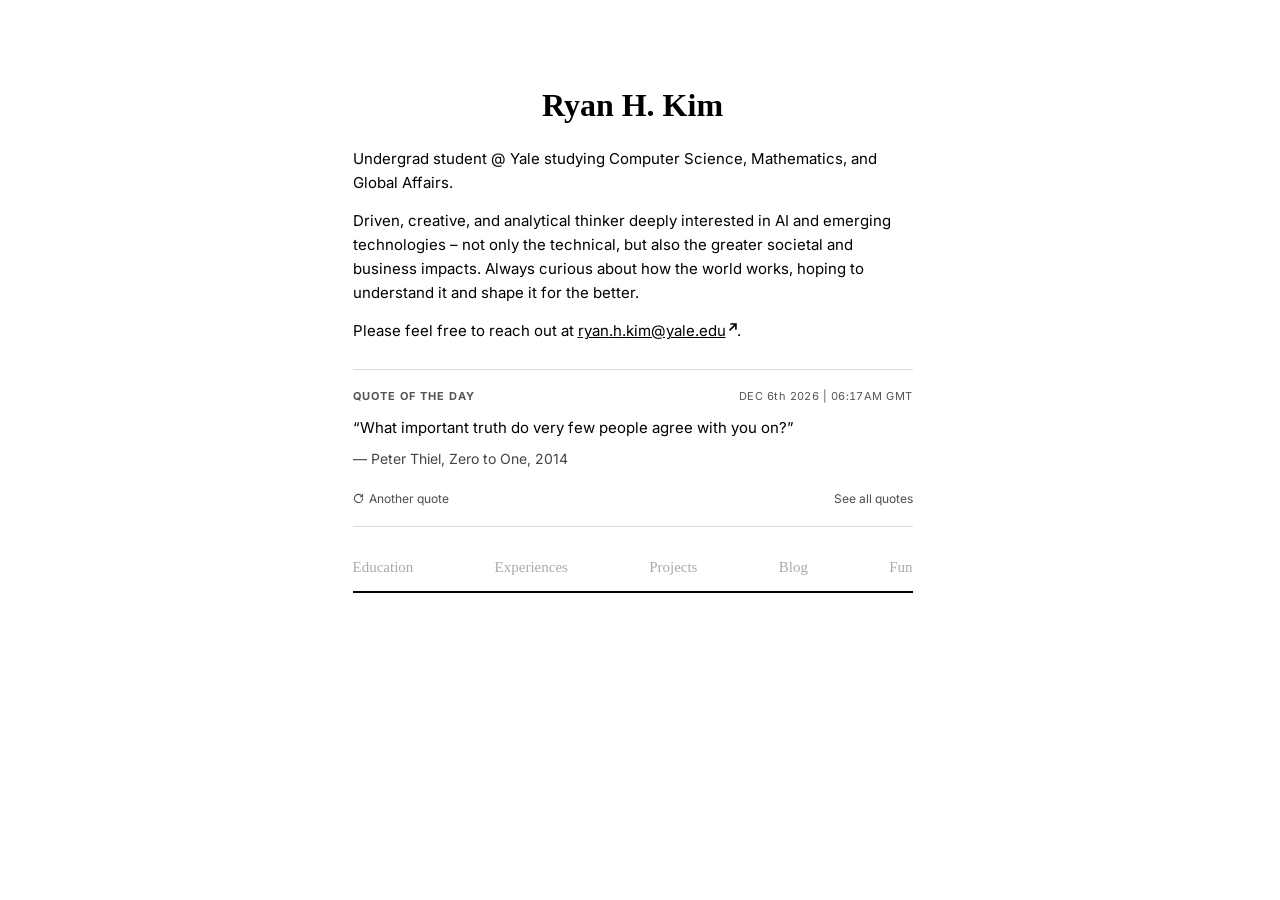
==== index.html @ 8f00fff8 "Merge pull request #3 from kairosiann/feature/bookshelf-page Add a Bookshelf page at /bookshelf/" ====
<!DOCTYPE html>
<html lang="en">
<head>
  <meta charset="UTF-8">
  <meta name="viewport" content="width=device-width, initial-scale=1.0">
  <title>Ryan H. Kim — Yale AI + Global Affairs</title>
  <meta name="description" content="Ryan H. Kim — Yale AI + Global Affairs. A humanist fascinated by technology and its greater societal impact. Co-President of AttentionX, and co-author of Humanity's Last Exam (Nature) and Safetywashing (NeurIPS 2024).">
  <meta name="author" content="Ryan H. Kim">
  <meta name="keywords" content="Ryan H. Kim, Ryan Kim Yale, AttentionX, Humanity's Last Exam, Safetywashing, AI safety, AI research, KATUSA, Center for AI Safety, KAIST CLVR">
  <link rel="canonical" href="https://ryanhwangkim.com/">

  <!-- Open Graph -->
  <meta property="og:type" content="profile">
  <meta property="og:title" content="Ryan H. Kim">
  <meta property="og:description" content="Yale AI + Global Affairs. A humanist fascinated by technology and its greater societal impact.">
  <meta property="og:url" content="https://ryanhwangkim.com/">
  <meta property="og:image" content="https://ryanhwangkim.com/homepage.png">
  <meta property="profile:first_name" content="Ryan">
  <meta property="profile:last_name" content="Kim">

  <!-- Twitter Card -->
  <meta name="twitter:card" content="summary_large_image">
  <meta name="twitter:title" content="Ryan H. Kim">
  <meta name="twitter:description" content="Yale AI + Global Affairs. A humanist fascinated by technology and its greater societal impact.">
  <meta name="twitter:image" content="https://ryanhwangkim.com/homepage.png">

  <!-- JSON-LD structured data for search engines and LLMs -->
  <script type="application/ld+json">
  {
    "@context": "https://schema.org",
    "@type": "Person",
    "name": "Ryan H. Kim",
    "givenName": "Ryan",
    "familyName": "Kim",
    "url": "https://ryanhwangkim.com",
    "email": "ryan.h.kim@yale.edu",
    "description": "Yale undergraduate studying Computer Science, Mathematics, and Global Affairs. AI researcher, Co-President of AttentionX, and Military Police Sergeant with the US Eighth Army.",
    "jobTitle": ["Co-President, AttentionX", "Military Police Sergeant, US Eighth Army"],
    "alumniOf": [
      {
        "@type": "CollegeOrUniversity",
        "name": "Yale University",
        "url": "https://www.yale.edu"
      },
      {
        "@type": "EducationalOrganization",
        "name": "Choate Rosemary Hall",
        "url": "https://www.choate.edu"
      },
      {
        "@type": "EducationalOrganization",
        "name": "Dulwich College Seoul"
      }
    ],
    "worksFor": [
      {
        "@type": "Organization",
        "name": "AttentionX",
        "url": "https://www.attentionx.org"
      },
      {
        "@type": "Organization",
        "name": "United States Eighth Army"
      }
    ],
    "knowsAbout": [
      "Artificial Intelligence",
      "AI Safety",
      "Machine Learning",
      "Reinforcement Learning",
      "Computer Science",
      "Mathematics",
      "Global Affairs"
    ],
    "award": [
      "Army Commendation Medal",
      "Regeneron Science Talent Search Scholar (2023)",
      "Samsung HumanTech Silver Award (2021)"
    ],
    "subjectOf": [
      {
        "@type": "ScholarlyArticle",
        "name": "Humanity's Last Exam",
        "url": "https://www.nature.com/articles/s41586-025-09962-4",
        "publisher": "Nature"
      },
      {
        "@type": "ScholarlyArticle",
        "name": "Safetywashing: Do AI Safety Benchmarks Actually Measure Safety Progress?",
        "publisher": "NeurIPS 2024"
      }
    ],
    "sameAs": [
      "https://www.goodreads.com/user/show/90382592-ryan",
      "https://substack.com/@kairosiann"
    ]
  }
  </script>

  <link rel="preconnect" href="https://fonts.googleapis.com">
  <link rel="preconnect" href="https://fonts.gstatic.com" crossorigin>
  <link href="https://fonts.googleapis.com/css2?family=Inter:wght@400;700&display=swap" rel="stylesheet">
  <link rel="stylesheet" href="styles.css">
</head>
<body>
  <div class="container">
    <header>
      <h1>Ryan H. Kim</h1>
      <p>Undergrad student @ Yale studying Computer Science, Mathematics, and Global Affairs.</p>
      <p>Driven, creative, and analytical thinker deeply interested in AI and emerging technologies &ndash; not only the technical, but also the greater societal and business impacts. Always curious about how the world works, hoping to understand it and shape it for the better.</p>
      <p>Please feel free to reach out at <a class="outbound-link" href="mailto:ryan.h.kim@yale.edu">ryan.h.kim@yale.edu</a>.</p>
      <!-- <p>My current primary pre-occupation is serving as a Military Police Officer (31B) with the US Eighth Army at USAG Humphreys. My other ongoing engagements are conducted in a part-time basis.</p> -->

      <!-- Quote of the day: filled in by quote-of-the-day.js from quotes.json; this one shows if that fails to load. -->
      <section class="quote" aria-label="Quote of the day">
        <div class="quote-head">
          <span class="quote-label">Quote of the day</span>
          <time class="quote-clock"></time>
        </div>
        <p class="quote-text">&ldquo;No great thing is created suddenly.&rdquo;</p>
        <p class="quote-source">&mdash; Epictetus, Discourses I.15</p>
        <div class="quote-actions">
          <button type="button" class="quote-action quote-shuffle" data-quote-shuffle hidden>
            <svg class="quote-shuffle-icon" width="11" height="11" viewBox="0 0 24 24" fill="none" stroke="currentColor" stroke-width="2.2" stroke-linecap="round" stroke-linejoin="round" aria-hidden="true"><path d="M21 12a9 9 0 1 1-9-9c2.52 0 4.93 1 6.74 2.74L21 8"/><path d="M21 3v5h-5"/></svg>
            Another quote
          </button>
          <a class="quote-action" href="#all-quotes" data-quotes-open>See all quotes</a>
        </div>
      </section>
    </header>

    <nav>
      <a href="#" class="nav-tab" data-tab="education">Education</a>
      <a href="#" class="nav-tab" data-tab="experiences">Experiences</a>
      <a href="#" class="nav-tab" data-tab="projects">Projects</a>
      <a href="#" class="nav-tab" data-tab="blog">Blog</a>
      <a href="#" class="nav-tab" data-tab="fun">Fun</a>
      <a href="#" class="nav-tab nav-icon" data-tab="chatbot" hidden><img src="chatbot_icon.png" alt="Chatbot" class="chatbot-icon"></a>
    </nav>

    <hr>

    <main>
      <section class="tab-content" id="education">
        <div class="entry">
          <div class="entry-header">
            <span class="entry-title"><a href="#"><strong>Yale University*</strong></a></span>
            <span class="entry-date">09.23 ~</span>
          </div>
          <p class="entry-detail">B.S. Computer Science + Mathematics, B.A. Global Affairs</p>
          <p class="entry-detail entry-note">*On leave from Fall 2024 ~ Spring 2026, I will be a sophomore in Fall 2026.</p>
        </div>
        <div class="entry">
          <div class="entry-header">
            <span class="entry-title"><a href="#"><strong>Choate Rosemary Hall</strong></a></span>
            <span class="entry-date">09.19 ~ 05.23</span>
          </div>
          <p class="entry-detail">High School Diploma</p>
        </div>
        <div class="entry">
          <div class="entry-header">
            <span class="entry-title"><a href="#"><strong>Dulwich College Seoul</strong></a></span>
            <span class="entry-date">09.10 ~ 05.19</span>
          </div>
          <p class="entry-detail">Elementary, Middle School Diploma</p>
        </div>
      </section>

      <section class="tab-content" id="experiences">
        <!-- <div class="entry">
          <div class="entry-header">
            <span class="entry-title"><strong>Stealth</strong> <em>Founder</em></span>
            <span class="entry-date">04.26 ~</span>
          </div>
          <p class="entry-detail">building at the intersection of ai and humanity</p>
        </div> -->

        <div class="entry">
          <div class="entry-header">
            <span class="entry-title"><a href="#"><strong>AttentionX</strong></a> <em>Co-President</em></span>
            <span class="entry-date">01.25 ~ 06.26</span>
          </div>
          <p class="entry-detail">Korea's leading AI research group and startup accelerator.</p>
        </div>
        <div class="entry">
          <div class="entry-header">
            <span class="entry-title"><a href="#"><strong>United States Eighth Army</strong></a> <em>Military Police Sergeant</em></span>
            <span class="entry-date">10.24 ~ 04.26</span>
          </div>
          <p class="entry-detail">KATUSA MP (31B) with HHC, USAG-H.🏅Recipient of Army Commendation Medal.</p>
        </div>
        <div class="entry">
          <div class="entry-header">
            <span class="entry-title"><a href="#"><strong>KAIST CLVR Lab</strong></a> <em>Part-time Undergrad Research Intern</em></span>
            <span class="entry-date">12.24 ~ 03.25</span>
          </div>
          <p class="entry-detail">Reinforcement learning and robot learning research w. Prof. Joseph Lim.</p>
        </div>
        <div class="entry">
          <div class="entry-header">
            <span class="entry-title"><a href="#"><strong>Center for AI Safety</strong></a> <em>Research Engineer Intern</em></span>
            <span class="entry-date">05.24 ~ 07.24</span>
          </div>
          <p class="entry-detail">Co-authored Humanity's Last Exam (Nature) and Safetywashing (NeurIPS 2024).</p>
        </div>
        <div class="entry">
          <div class="entry-header">
            <span class="entry-title"><a href="#"><strong>Google &amp; Canvas8</strong></a> <em>Global Youth Advisor</em></span>
            <span class="entry-date">02.24 ~</span>
          </div>
          <p class="entry-detail">Pre-release beta testing and ideation with teams for AI-powered products.</p>
        </div>

        <h3 class="subsection-title">Publications</h3>
        <div class="entry">
          <div class="entry-header">
            <span class="entry-title"><a class="outbound-link" href="https://www.nature.com/articles/s41586-025-09962-4"><strong>Humanity's Last Exam</strong></a></span>
            <span class="entry-date">2026</span>
          </div>
          <p class="entry-detail"><em>Nature</em> | Long Phan, Alice Gatti, Ziwei Han, ... <em>Ryan H. Kim,</em> ... et al.</p>
        </div>
        <div class="entry">
          <div class="entry-header">
            <span class="entry-title"><a class="outbound-link" href="https://proceedings.neurips.cc/paper_files/paper/2024/hash/7ebcdd0de471c027e67a11959c666d74-Abstract-Datasets_and_Benchmarks_Track.html"><strong>Safetywashing: Do AI Safety Benchmarks Actually Measu...</strong></a></span>
            <span class="entry-date">2024</span>
          </div>
          <p class="entry-detail"><em>NeurIPS 2024</em> | Richard Ren, Steven Basart, ... <em>Ryan H. Kim,</em> ... et al.</p>
        </div>
      </section>

      <section class="tab-content" id="projects">
        <div class="entry">
          <div class="entry-header">
            <span class="entry-title"><a href="#"><strong>Ongoing projects</strong></a></span>
            <span class="entry-date">04.26 ~ </span>
          </div>
          <p class="entry-detail"><i>"no great thing is created suddenly"</i> - epictetus</p>
        </div>
		<!-- <div class="entry">
          <div class="entry-header">
            <span class="entry-title"><strong>Charis</strong></a></span>
            <span class="entry-date">05.26 ~ </span>
          </div>
          <p class="entry-detail">Coming soon.</p>
        </div>
		<div class="entry">
          <div class="entry-header">
            <span class="entry-title"><a class="outbound-link" href="athenaeum.ryanhwangkim.com"><strong>Athenaeum</strong></a></span>
            <span class="entry-date">06.26 ~ </span>
          </div>
          <p class="entry-detail">A walkable library of the inputs I choose to shape my mind.</p>
        </div> -->
		<div class="entry">
          <div class="entry-header">
            <span class="entry-title"><a href="#"><strong>Alfred Lawbot</strong></a></span>
            <span class="entry-date">05.24 ~ 07.24 </span>
          </div>
		  <p class="entry-detail">Generative AI chatbot for legal document analysis w. Yale Law School.</p>
        </div>
		<div class="entry">
          <div class="entry-header">
            <span class="entry-title"><a href="#"><strong>State of Wealth (Citadel Invitational Datathon)</strong></a></span>
            <span class="entry-date">04.24 ~ 04.24</span>
          </div>
		  <p class="entry-detail">Modeled how oil prices and production affect state income growth.</p>
        </div>
        <div class="entry">
          <div class="entry-header">
            <span class="entry-title"><a href="#"><strong>Novel Traffic Control AIoT System</strong></a></span>
            <span class="entry-date">07.21 ~ 02.22</span>
          </div>
          <p class="entry-detail">AIoT system using deep learning for real-time traffic optimization. <br> 🏅 Awarded Regeneron STS Scholar in 2023.</p>
        </div>
        <div class="entry">
          <div class="entry-header">
            <span class="entry-title"><a href="#"><strong>Covid-19 Robot</strong></a></span>
            <span class="entry-date">06.20 ~ 02.21</span>
          </div>
          <p class="entry-detail">Autonomous mobile robot w. manipulator, chatbot, and temperature scanner. <br> 🏅 Awarded Samsung HumanTech (&#49340;&#49457;&#55092;&#47676;&#53580;&#53356; &#45436;&#47928;&#45824;&#49345;) Silver Award in 2021.</p>
        </div>
      </section>

      <section class="tab-content" id="blog">
        <p class="section-intro">A potpourri of thoughts about culture, AI, college, dreams, and the future.</p>
        <div class="entry">
          <div class="entry-header">
            <span class="entry-title"><a class="outbound-link" href="https://substack.com/home/post/p-191660809"><strong>The Era of Human Experience</strong></a></span>
            <span class="entry-date">03.26</span>
          </div>
          <p class="entry-detail">Brief thoughts on the impact of AGI on the future human experience.</p>
        </div>
        <div class="entry">
          <div class="entry-header">
            <span class="entry-title"><a class="outbound-link" href="https://substack.com/@kairosiann/p-164210712"><strong>print("Hello world")</strong></a></span>
            <span class="entry-date">05.25</span>
          </div>
          <p class="entry-detail"></p>
        </div>
      </section>

      <section class="tab-content" id="fun">
        <div class="entry">
          <div class="entry-header">
            <span class="entry-title"><a class="internal-link" href="/bookshelf/"><strong>Bookshelf</strong></a></span>
          </div>
          <p class="entry-detail">The books that shaped how I think, shelved by subject. Feel free to send me recs!</p>
        </div>
        <div class="entry">
          <div class="entry-header">
            <span class="entry-title"><a href="#"><strong>Sports</strong></a></span>
          </div>
          <p class="entry-detail">Avid runner, golfer, skier, and squash player. Occasional soccer player and gym rat.</p>
        </div>
        <div class="entry">
          <div class="entry-header">
            <span class="entry-title"><a href="#"><strong>Music</strong></a></span>
          </div>
          <p class="entry-detail">In a previous life, I played the cello at the Kennedy Center in Washington DC.</p>
        </div>
        <div class="entry">
          <div class="entry-header">
            <span class="entry-title"><a href="#"><strong>Volunteer Work</strong></a></span>
          </div>
          <p class="entry-detail">I plan alumni socials for Choate Rosemary Hall and Dulwich International in Seoul.</p>
        </div>
      </section>

      <section class="tab-content" id="chatbot">
        <!-- <p><strong>&lt;Add some chat interface down here/&gt;</strong></p>
        <p class="entry-detail">A snapshot of what I'm currently reading. Feel free to send me recs!</p> -->
      </section>
    </main>
  </div>

  <!-- All quotes: a side drawer opened by "See all quotes" (and /#all-quotes); quotes-drawer.js fills the list. -->
  <dialog class="quotes-drawer" id="all-quotes" aria-labelledby="quotes-drawer-title">
    <div class="quotes-drawer-inner">
      <div class="quotes-drawer-head">
        <h2 id="quotes-drawer-title">All quotes <span class="quotes-drawer-count"></span></h2>
        <button type="button" class="quotes-drawer-close" data-quotes-close aria-label="Close">
          <svg width="14" height="14" viewBox="0 0 24 24" fill="none" stroke="currentColor" stroke-width="2" stroke-linecap="round" aria-hidden="true"><path d="M18 6 6 18"/><path d="m6 6 12 12"/></svg>
        </button>
      </div>
      <ol class="quotes-drawer-list" role="list"></ol>
    </div>
  </dialog>

  <script src="quote-of-the-day.js"></script>
  <script src="quotes-drawer.js"></script>
  <script src="script.js"></script>
</body>
</html>
---- styles.css ----
* {
  margin: 0;
  padding: 0;
  box-sizing: border-box;
}

html {
  scrollbar-gutter: stable;
}

body {
  --link-arrow: #000;
  --link-arrow-hover: #444;
  font-family: 'Inter', sans-serif;
  font-size: 15px;
  line-height: 1.6;
  color: #000;
  background: #fff;
  -webkit-font-smoothing: antialiased;
}

.container {
  max-width: 600px;
  min-width: 320px;
  margin: 80px auto;
  padding: 0 20px;
}

/* Header */
h1 {
  font-family: 'Iowan Old Style', 'Palatino Linotype', 'Book Antiqua', Palatino, serif;
  font-weight: 700;
  font-size: 2rem;
  margin-bottom: 16px;
  text-align: center;
}

header p {
  margin-bottom: 14px;
}

header a {
  color: #000;
  text-decoration: underline;
}

/* A quiet outbound-link cue: monochrome at rest and directional on interaction. */
.outbound-link::after {
  content: "";
  display: inline-block;
  width: 0.5em;
  height: 0.5em;
  margin-left: 0.24em;
  position: relative;
  top: 0.04em;
  vertical-align: super;
  background-color: var(--link-arrow);
  -webkit-mask: url("arrow-up-right.svg") center / contain no-repeat;
  mask: url("arrow-up-right.svg") center / contain no-repeat;
  text-decoration: none;
  transform: translate(0, 0);
  transition-property: background-color, transform;
  transition-duration: 160ms;
  transition-timing-function: cubic-bezier(0.2, 0, 0, 1);
}

.outbound-link:hover::after,
.outbound-link:focus-visible::after {
  background-color: var(--link-arrow-hover);
  transform: translate(1px, -1px);
}

.outbound-link:focus-visible {
  outline: 2px solid color-mix(in srgb, var(--link-arrow-hover) 38%, transparent);
  outline-offset: 3px;
  border-radius: 1px;
}

@media (prefers-reduced-motion: reduce) {
  .outbound-link::after {
    transition-duration: 0ms;
  }
}

/* Internal-page cue: the sibling of .outbound-link, pointing across rather than out. */
.internal-link::after {
  content: "\2192";
  display: inline-block;
  margin-left: 0.3em;
  font-weight: 400;
  transition: transform 160ms cubic-bezier(0.2, 0, 0, 1);
}

.internal-link:hover::after,
.internal-link:focus-visible::after {
  transform: translateX(2px);
}

@media (prefers-reduced-motion: reduce) {
  .internal-link::after {
    transition-duration: 0ms;
  }
}

/* Navigation */
nav {
  display: flex;
  align-items: center;
  justify-content: space-between;
  margin-top: 10px;
}

.nav-tab {
  text-decoration: none;
  color: #aaa;
  font-family: 'Iowan Old Style', 'Palatino Linotype', 'Book Antiqua', Palatino, serif;
  font-size: 15px;
  cursor: pointer;
  transition: color 0.15s ease;
  white-space: nowrap;
}

.nav-tab:hover {
  color: #555;
}

.nav-tab.active {
  color: #000;
  font-weight: 700;
}

.chatbot-icon {
  width: 18px;
  height: 18px;
  opacity: 0.4;
  transition: opacity 0.15s ease;
}

.nav-icon:hover .chatbot-icon,
.nav-icon.active .chatbot-icon {
  opacity: 1;
}

hr {
  border: none;
  border-top: 2px solid #000;
  margin: 12px 0 24px;
}

/* Quote of the day: a quiet ruled note between the intro and the tabs */
/* 26px above (collapses with the paragraph's 14px) and 28px to the tabs (18px + nav's 10px).
   flow-root keeps the bottom margin inside the header so it can't collapse into the nav's. */
header {
  display: flow-root;
}

.quote {
  margin: 26px 0 18px;
  padding: 18px 0 6px;
  border-top: 1px solid rgba(0, 0, 0, 0.14);
  border-bottom: 1px solid rgba(0, 0, 0, 0.14);
}

.quote-head {
  display: flex;
  justify-content: space-between;
  align-items: baseline;
  gap: 16px;
  font-size: 11px;
  color: #555;
}

.quote-label {
  font-weight: 700;
  letter-spacing: 0.09em;
  text-transform: uppercase;
}

.quote-clock {
  letter-spacing: 0.04em;
  font-variant-numeric: tabular-nums;
  white-space: nowrap;
}

.quote-text {
  margin: 10px 0 0;
}

.quote-text [lang="ko"] {
  word-break: keep-all;
}

.quote-translation,
.quote-source {
  font-size: 14px;
  color: #444;
}

.quote-source {
  margin: 8px 0 0;
}

/* Matches the 44px row the design gave these links, so the spacing below holds */
.quote-actions {
  display: flex;
  justify-content: space-between;
  align-items: center;
  gap: 16px;
  min-height: 44px;
  margin-top: 6px;
  white-space: nowrap;
}

/* Small text links, with padding that widens the tap area without taking up space */
.quote-action {
  margin: -6px 0;
  padding: 6px 0;
  font: inherit;
  font-size: 12px;
  color: #000;
  opacity: 0.7;
  background: none;
  border: 0;
  text-decoration: none;
  cursor: pointer;
  transition: opacity 150ms ease;
}

.quote-action[hidden] {
  display: none;
}

/* "Another quote" leads with a small refresh circle that turns a half-step on hover */
.quote-shuffle {
  display: inline-flex;
  align-items: center;
  gap: 5px;
}

.quote-shuffle-icon {
  flex: none;
  transition: transform 320ms cubic-bezier(0.2, 0, 0, 1);
}

.quote-shuffle:hover .quote-shuffle-icon {
  transform: rotate(180deg);
}

@media (prefers-reduced-motion: reduce) {
  .quote-shuffle-icon {
    transition: none;
  }
}

.quote-action:hover,
.quote-action:focus-visible {
  opacity: 1;
  text-decoration: underline;
  text-underline-offset: 2px;
}

.quote-action:focus-visible {
  outline: 2px solid rgba(0, 0, 0, 0.38);
  outline-offset: 2px;
  border-radius: 2px;
}

/* Content sections */
.tab-content {
  display: none;
}

.tab-content.visible {
  display: block;
}

/* Entries */
.entry {
  margin-bottom: 20px;
}

.entry-header {
  display: flex;
  justify-content: space-between;
  align-items: baseline;
  gap: 16px;
}

.entry-title em {
  font-style: italic;
}

.entry-title a {
  color: #000;
  text-decoration: none;
}

.entry-title a:hover {
  text-decoration: underline;
}

.entry-date {
  font-size: 14px;
  white-space: nowrap;
  flex-shrink: 0;
}

.entry-detail {
  font-size: 14px;
  color: #444;
  margin-top: 2px;
}

.entry-note {
  font-weight: 700;
}

.subsection-title {
  font-size: 15px;
  font-weight: 400;
  text-decoration: underline;
  margin: 28px 0 16px;
}

.section-intro {
  font-size: 14px;
  color: #444;
  margin-bottom: 20px;
}

/* All-quotes drawer: "See all quotes" slides a quiet panel in from the right
   (quotes-drawer.js). A native <dialog> opened with showModal(); .is-open drives
   the enter/exit transition so the slide-out can finish before close(). */
html.quotes-drawer-locked {
  overflow: hidden; /* scrollbar-gutter: stable keeps the layout from shifting */
}

.quotes-drawer {
  --drawer-ease: cubic-bezier(0.2, 0, 0, 1);
  position: fixed;
  inset: 0 0 0 auto;
  width: min(420px, calc(100vw - 48px));
  height: auto;
  max-width: none;
  max-height: none;
  margin: 0;
  padding: 0;
  border: 0;
  border-left: 1px solid rgba(0, 0, 0, 0.14);
  background: #fff;
  color: #000;
  overflow: hidden;
  opacity: 0;
  transform: translateX(100%);
  transition:
    opacity 240ms ease,
    transform 300ms var(--drawer-ease);
}

.quotes-drawer.is-open {
  opacity: 1;
  transform: none;
}

/* Opened from a shared link, the panel itself takes focus; no ring around all of it */
.quotes-drawer:focus-visible {
  outline: none;
}

.quotes-drawer::backdrop {
  background: rgba(0, 0, 0, 0.14);
  opacity: 0;
  transition: opacity 240ms ease;
}

.quotes-drawer.is-open::backdrop {
  opacity: 1;
}

.quotes-drawer-inner {
  display: flex;
  flex-direction: column;
  height: 100%;
}

.quotes-drawer-head {
  display: flex;
  justify-content: space-between;
  align-items: baseline;
  gap: 16px;
  padding: 28px 24px 0;
}

.quotes-drawer-head h2 {
  font-family: 'Iowan Old Style', 'Palatino Linotype', 'Book Antiqua', Palatino, serif;
  font-weight: 700;
  font-size: 1.375rem;
  line-height: 1.3;
}

.quotes-drawer-count {
  margin-left: 4px;
  font-family: 'Inter', sans-serif;
  font-weight: 400;
  font-size: 12px;
  opacity: 0.7;
  font-variant-numeric: tabular-nums;
}

/* Small text button, with padding that widens the tap area without taking up space */
/* A 14px X with a 44px tap area; the negative margins keep it from growing the header */
.quotes-drawer-close {
  display: grid;
  place-items: center;
  align-self: center;
  margin: -15px -15px -15px 0;
  padding: 15px;
  color: #000;
  opacity: 0.7;
  background: none;
  border: 0;
  cursor: pointer;
  transition: opacity 150ms ease;
}

.quotes-drawer-close:hover,
.quotes-drawer-close:focus-visible {
  opacity: 1;
}

/* The list scrolls inside the drawer; the 2px rule echoes the homepage divider */
.quotes-drawer-list {
  flex: 1 1 auto;
  min-height: 0;
  margin-top: 16px;
  border-top: 2px solid #000;
  list-style: none;
  overflow-y: auto;
  overscroll-behavior: contain;
}

.quotes-drawer-list li + li {
  border-top: 1px solid rgba(0, 0, 0, 0.14);
}

.quotes-drawer-item {
  display: block;
  width: 100%;
  padding: 14px 24px;
  font: inherit;
  color: inherit;
  text-align: left;
  background: none;
  border: 0;
  cursor: pointer;
}

.quotes-drawer-text {
  display: block;
}

.quotes-drawer-text [lang="ko"] {
  word-break: keep-all;
}

/* Underline the quote on hover, like the site's text links */
.quotes-drawer-item:hover .quotes-drawer-text {
  text-decoration: underline;
  text-decoration-color: rgba(0, 0, 0, 0.38);
  text-underline-offset: 3px;
}

.quotes-drawer-item:focus-visible {
  outline: 2px solid rgba(0, 0, 0, 0.38);
  outline-offset: -4px;
}

.quotes-drawer-close:focus-visible {
  outline: 2px solid rgba(0, 0, 0, 0.38);
  outline-offset: -2px;
  border-radius: 2px;
}

.quotes-drawer-meta {
  display: flex;
  justify-content: space-between;
  align-items: baseline;
  gap: 4px 16px;
  margin-top: 2px;
}

.quotes-drawer-translation,
.quotes-drawer-who {
  font-size: 14px;
  color: #444;
}

.quotes-drawer-tag {
  flex: none;
  font-size: 12px;
  opacity: 0.7;
  white-space: nowrap;
}

.quotes-drawer-empty {
  padding: 14px 24px;
  font-size: 14px;
  color: #444;
}

@media (max-width: 480px) {
  .quotes-drawer {
    width: 100%;
    border-left: 0;
  }

  .quotes-drawer-head {
    padding-left: 20px;
    padding-right: 20px;
  }

  .quotes-drawer-item,
  .quotes-drawer-empty {
    padding-left: 20px;
    padding-right: 20px;
  }
}

@media (prefers-reduced-motion: reduce) {
  .quotes-drawer,
  .quotes-drawer::backdrop,
  .quotes-drawer-close {
    transition: none;
  }
}
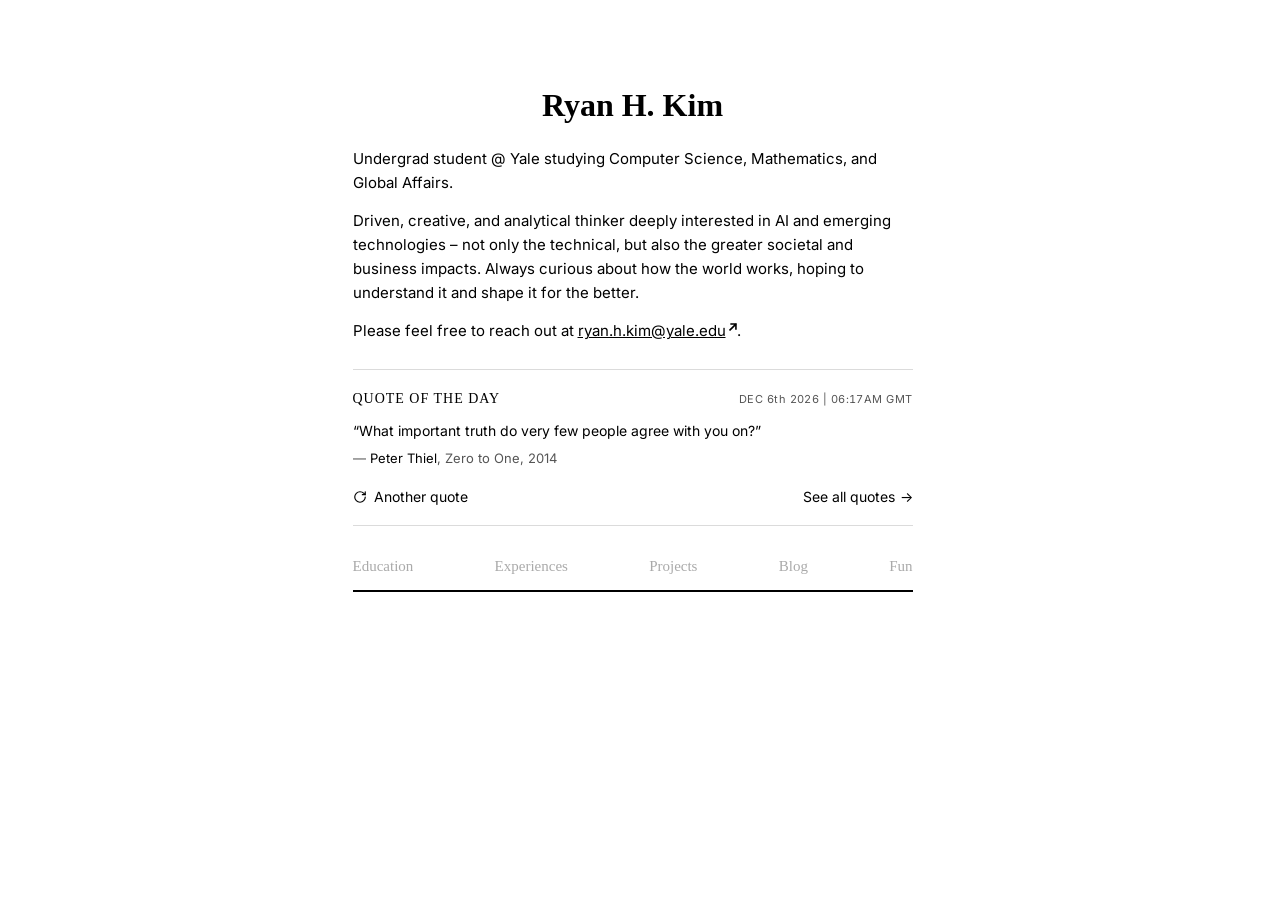
==== commit 882eefd6: "Restyle quote of the day after the Margin note design Iowan Old Style heading over the live clock, t" ====
--- a/index.html
+++ b/index.html
@@ -3,8 +3,8 @@
 <head>
   <meta charset="UTF-8">
   <meta name="viewport" content="width=device-width, initial-scale=1.0">
-  <title>Ryan H. Kim — Yale AI + Global Affairs</title>
-  <meta name="description" content="Ryan H. Kim — Yale AI + Global Affairs. A humanist fascinated by technology and its greater societal impact. Co-President of AttentionX, and co-author of Humanity's Last Exam (Nature) and Safetywashing (NeurIPS 2024).">
+  <title>Ryan H. Kim — Yale CS, AI Researcher</title>
+  <meta name="description" content="Ryan H. Kim — Yale undergraduate in Computer Science, Mathematics, and Global Affairs. AI researcher, Co-President of AttentionX, and co-author of Humanity's Last Exam (Nature) and Safetywashing (NeurIPS 2024).">
   <meta name="author" content="Ryan H. Kim">
   <meta name="keywords" content="Ryan H. Kim, Ryan Kim Yale, AttentionX, Humanity's Last Exam, Safetywashing, AI safety, AI research, KATUSA, Center for AI Safety, KAIST CLVR">
   <link rel="canonical" href="https://ryanhwangkim.com/">
@@ -12,7 +12,7 @@
   <!-- Open Graph -->
   <meta property="og:type" content="profile">
   <meta property="og:title" content="Ryan H. Kim">
-  <meta property="og:description" content="Yale AI + Global Affairs. A humanist fascinated by technology and its greater societal impact.">
+  <meta property="og:description" content="Yale undergraduate in CS, Math, and Global Affairs. AI researcher and Co-President of AttentionX.">
   <meta property="og:url" content="https://ryanhwangkim.com/">
   <meta property="og:image" content="https://ryanhwangkim.com/homepage.png">
   <meta property="profile:first_name" content="Ryan">
@@ -21,7 +21,7 @@
   <!-- Twitter Card -->
   <meta name="twitter:card" content="summary_large_image">
   <meta name="twitter:title" content="Ryan H. Kim">
-  <meta name="twitter:description" content="Yale AI + Global Affairs. A humanist fascinated by technology and its greater societal impact.">
+  <meta name="twitter:description" content="Yale undergraduate in CS, Math, and Global Affairs. AI researcher and Co-President of AttentionX.">
   <meta name="twitter:image" content="https://ryanhwangkim.com/homepage.png">
 
   <!-- JSON-LD structured data for search engines and LLMs -->
@@ -118,13 +118,13 @@
           <time class="quote-clock"></time>
         </div>
         <p class="quote-text">&ldquo;No great thing is created suddenly.&rdquo;</p>
-        <p class="quote-source">&mdash; Epictetus, Discourses I.15</p>
+        <p class="quote-source">&mdash; <span class="quote-who">Epictetus</span>, Discourses I.15</p>
         <div class="quote-actions">
           <button type="button" class="quote-action quote-shuffle" data-quote-shuffle hidden>
-            <svg class="quote-shuffle-icon" width="11" height="11" viewBox="0 0 24 24" fill="none" stroke="currentColor" stroke-width="2.2" stroke-linecap="round" stroke-linejoin="round" aria-hidden="true"><path d="M21 12a9 9 0 1 1-9-9c2.52 0 4.93 1 6.74 2.74L21 8"/><path d="M21 3v5h-5"/></svg>
+            <svg class="quote-shuffle-icon" width="14" height="14" viewBox="0 0 24 24" fill="none" stroke="currentColor" stroke-width="2" stroke-linecap="round" stroke-linejoin="round" aria-hidden="true"><path d="M21 12a9 9 0 1 1-9-9c2.52 0 4.93 1 6.74 2.74L21 8"/><path d="M21 3v5h-5"/></svg>
             Another quote
           </button>
-          <a class="quote-action" href="#all-quotes" data-quotes-open>See all quotes</a>
+          <a class="quote-action quote-all" href="#all-quotes" data-quotes-open>See all quotes</a>
         </div>
       </section>
     </header>
@@ -301,9 +301,9 @@
       <section class="tab-content" id="fun">
         <div class="entry">
           <div class="entry-header">
-            <span class="entry-title"><a class="internal-link" href="/bookshelf/"><strong>Bookshelf</strong></a></span>
-          </div>
-          <p class="entry-detail">The books that shaped how I think, shelved by subject. Feel free to send me recs!</p>
+            <span class="entry-title"><a class="outbound-link" href="https://www.goodreads.com/user/show/90382592-ryan"><strong>Bookshelf</strong></a></span>
+          </div>
+          <p class="entry-detail">A snapshot of what I'm currently reading. Feel free to send me recs!</p>
         </div>
         <div class="entry">
           <div class="entry-header">
--- a/styles.css
+++ b/styles.css
@@ -82,26 +82,6 @@
   }
 }
 
-/* Internal-page cue: the sibling of .outbound-link, pointing across rather than out. */
-.internal-link::after {
-  content: "\2192";
-  display: inline-block;
-  margin-left: 0.3em;
-  font-weight: 400;
-  transition: transform 160ms cubic-bezier(0.2, 0, 0, 1);
-}
-
-.internal-link:hover::after,
-.internal-link:focus-visible::after {
-  transform: translateX(2px);
-}
-
-@media (prefers-reduced-motion: reduce) {
-  .internal-link::after {
-    transition-duration: 0ms;
-  }
-}
-
 /* Navigation */
 nav {
   display: flex;
@@ -154,6 +134,9 @@
   display: flow-root;
 }
 
+/* Quote of the day, after the Round 1 "A · Margin note" design: a heading in
+   Iowan Old Style over the visitor's live clock, the quote and links in Inter. */
+/* 18px below plus the tabs' own 10px gives the design's 28px gap */
 .quote {
   margin: 26px 0 18px;
   padding: 18px 0 6px;
@@ -161,80 +144,102 @@
   border-bottom: 1px solid rgba(0, 0, 0, 0.14);
 }
 
+/* On phones the clock wraps under the heading rather than squeezing it */
 .quote-head {
   display: flex;
+  flex-wrap: wrap;
   justify-content: space-between;
   align-items: baseline;
-  gap: 16px;
+  column-gap: 16px;
   font-size: 11px;
-  color: #555;
-}
-
-.quote-label {
-  font-weight: 700;
   letter-spacing: 0.09em;
   text-transform: uppercase;
-}
-
+  color: #555;
+}
+
+.quote-label {
+  white-space: nowrap;
+  font-family: 'Iowan Old Style', 'Palatino Linotype', 'Book Antiqua', Palatino, serif;
+  font-size: 14px;
+  color: #000;
+}
+
+/* The script writes the month in capitals; "24th" keeps its lowercase suffix */
 .quote-clock {
   letter-spacing: 0.04em;
+  text-transform: none;
   font-variant-numeric: tabular-nums;
   white-space: nowrap;
 }
 
 .quote-text {
   margin: 10px 0 0;
+  font-size: 14px;
+  line-height: 1.42;
+  hanging-punctuation: first;
 }
 
 .quote-text [lang="ko"] {
   word-break: keep-all;
 }
 
-.quote-translation,
-.quote-source {
-  font-size: 14px;
-  color: #444;
+.quote-translation {
+  color: #555;
 }
 
 .quote-source {
   margin: 8px 0 0;
-}
-
-/* Matches the 44px row the design gave these links, so the spacing below holds */
+  font-size: 13px;
+  color: #555;
+}
+
+.quote-who {
+  color: #000;
+}
+
 .quote-actions {
   display: flex;
   justify-content: space-between;
   align-items: center;
   gap: 16px;
-  min-height: 44px;
   margin-top: 6px;
   white-space: nowrap;
 }
 
-/* Small text links, with padding that widens the tap area without taking up space */
+/* Text links in a 44px row, which doubles as their tap area */
 .quote-action {
-  margin: -6px 0;
-  padding: 6px 0;
+  display: inline-flex;
+  align-items: center;
+  min-height: 44px;
+  padding: 0;
   font: inherit;
-  font-size: 12px;
-  color: #000;
-  opacity: 0.7;
+  font-size: 14px;
+  color: #000;
   background: none;
   border: 0;
   text-decoration: none;
   cursor: pointer;
-  transition: opacity 150ms ease;
+  transition: color 160ms ease;
 }
 
 .quote-action[hidden] {
   display: none;
 }
 
-/* "Another quote" leads with a small refresh circle that turns a half-step on hover */
+.quote-action:hover,
+.quote-action:focus-visible {
+  color: #444;
+}
+
+.quote-action:focus-visible {
+  outline: 2px solid rgba(0, 0, 0, 0.38);
+  outline-offset: 3px;
+  border-radius: 2px;
+}
+
+/* "Another quote" leads with a refresh circle that turns a half-step on hover */
 .quote-shuffle {
-  display: inline-flex;
-  align-items: center;
-  gap: 5px;
+  gap: 7px;
 }
 
 .quote-shuffle-icon {
@@ -246,23 +251,24 @@
   transform: rotate(180deg);
 }
 
+/* "See all quotes" points across to the drawer */
+.quote-all::after {
+  content: "\2192";
+  display: inline-block;
+  margin-left: 0.3em;
+  transition: transform 160ms cubic-bezier(0.2, 0, 0, 1);
+}
+
+.quote-all:hover::after,
+.quote-all:focus-visible::after {
+  transform: translateX(2px);
+}
+
 @media (prefers-reduced-motion: reduce) {
-  .quote-shuffle-icon {
+  .quote-shuffle-icon,
+  .quote-all::after {
     transition: none;
   }
-}
-
-.quote-action:hover,
-.quote-action:focus-visible {
-  opacity: 1;
-  text-decoration: underline;
-  text-underline-offset: 2px;
-}
-
-.quote-action:focus-visible {
-  outline: 2px solid rgba(0, 0, 0, 0.38);
-  outline-offset: 2px;
-  border-radius: 2px;
 }
 
 /* Content sections */
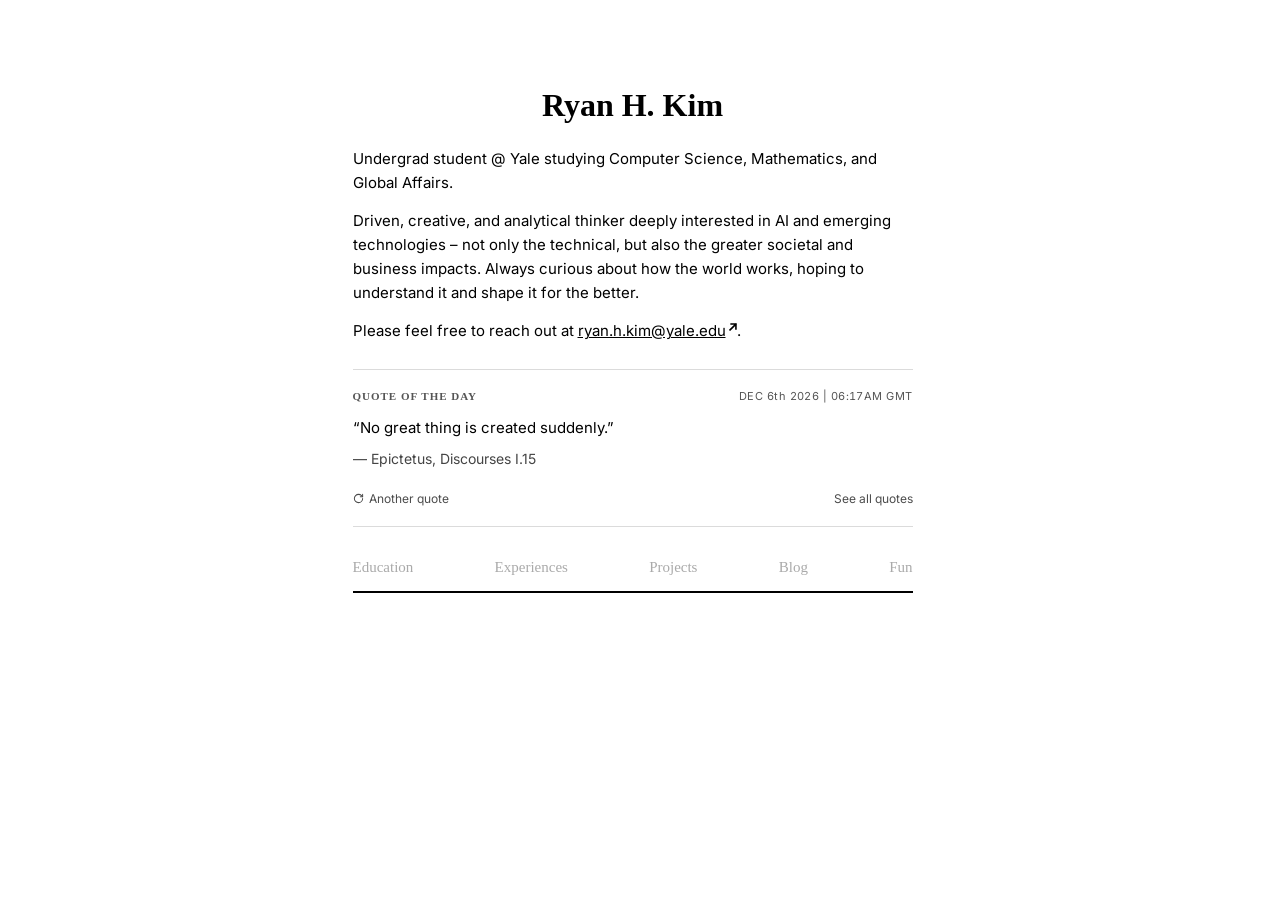
==== commit b0d08752: "Tidy the quote of the day to the 12px link style Brings the homepage quote section to the version on" ====
--- a/index.html
+++ b/index.html
@@ -118,13 +118,13 @@
           <time class="quote-clock"></time>
         </div>
         <p class="quote-text">&ldquo;No great thing is created suddenly.&rdquo;</p>
-        <p class="quote-source">&mdash; <span class="quote-who">Epictetus</span>, Discourses I.15</p>
+        <p class="quote-source">&mdash; Epictetus, Discourses I.15</p>
         <div class="quote-actions">
           <button type="button" class="quote-action quote-shuffle" data-quote-shuffle hidden>
-            <svg class="quote-shuffle-icon" width="14" height="14" viewBox="0 0 24 24" fill="none" stroke="currentColor" stroke-width="2" stroke-linecap="round" stroke-linejoin="round" aria-hidden="true"><path d="M21 12a9 9 0 1 1-9-9c2.52 0 4.93 1 6.74 2.74L21 8"/><path d="M21 3v5h-5"/></svg>
+            <svg class="quote-shuffle-icon" width="11" height="11" viewBox="0 0 24 24" fill="none" stroke="currentColor" stroke-width="2.2" stroke-linecap="round" stroke-linejoin="round" aria-hidden="true"><path d="M21 12a9 9 0 1 1-9-9c2.52 0 4.93 1 6.74 2.74L21 8"/><path d="M21 3v5h-5"/></svg>
             Another quote
           </button>
-          <a class="quote-action quote-all" href="#all-quotes" data-quotes-open>See all quotes</a>
+          <a class="quote-action" href="#all-quotes" data-quotes-open>See all quotes</a>
         </div>
       </section>
     </header>
@@ -301,9 +301,9 @@
       <section class="tab-content" id="fun">
         <div class="entry">
           <div class="entry-header">
-            <span class="entry-title"><a class="outbound-link" href="https://www.goodreads.com/user/show/90382592-ryan"><strong>Bookshelf</strong></a></span>
-          </div>
-          <p class="entry-detail">A snapshot of what I'm currently reading. Feel free to send me recs!</p>
+            <span class="entry-title"><a class="internal-link" href="/bookshelf/"><strong>Bookshelf</strong></a></span>
+          </div>
+          <p class="entry-detail">The books that shaped how I think, shelved by subject. Feel free to send me recs!</p>
         </div>
         <div class="entry">
           <div class="entry-header">
--- a/styles.css
+++ b/styles.css
@@ -82,6 +82,26 @@
   }
 }
 
+/* Internal-page cue: the sibling of .outbound-link, pointing across rather than out. */
+.internal-link::after {
+  content: "\2192";
+  display: inline-block;
+  margin-left: 0.3em;
+  font-weight: 400;
+  transition: transform 160ms cubic-bezier(0.2, 0, 0, 1);
+}
+
+.internal-link:hover::after,
+.internal-link:focus-visible::after {
+  transform: translateX(2px);
+}
+
+@media (prefers-reduced-motion: reduce) {
+  .internal-link::after {
+    transition-duration: 0ms;
+  }
+}
+
 /* Navigation */
 nav {
   display: flex;
@@ -134,9 +154,6 @@
   display: flow-root;
 }
 
-/* Quote of the day, after the Round 1 "A · Margin note" design: a heading in
-   Iowan Old Style over the visitor's live clock, the quote and links in Inter. */
-/* 18px below plus the tabs' own 10px gives the design's 28px gap */
 .quote {
   margin: 26px 0 18px;
   padding: 18px 0 6px;
@@ -144,102 +161,82 @@
   border-bottom: 1px solid rgba(0, 0, 0, 0.14);
 }
 
-/* On phones the clock wraps under the heading rather than squeezing it */
 .quote-head {
   display: flex;
-  flex-wrap: wrap;
   justify-content: space-between;
   align-items: baseline;
-  column-gap: 16px;
+  gap: 16px;
   font-size: 11px;
+  color: #555;
+}
+
+.quote-label {
+  font-family: 'Iowan Old Style', 'Palatino Linotype', 'Book Antiqua', Palatino, serif;
+  font-weight: 700;
   letter-spacing: 0.09em;
   text-transform: uppercase;
-  color: #555;
-}
-
-.quote-label {
-  white-space: nowrap;
-  font-family: 'Iowan Old Style', 'Palatino Linotype', 'Book Antiqua', Palatino, serif;
-  font-size: 14px;
-  color: #000;
-}
-
-/* The script writes the month in capitals; "24th" keeps its lowercase suffix */
+}
+
 .quote-clock {
   letter-spacing: 0.04em;
-  text-transform: none;
   font-variant-numeric: tabular-nums;
   white-space: nowrap;
 }
 
 .quote-text {
+  font-size: 15px;
   margin: 10px 0 0;
-  font-size: 14px;
-  line-height: 1.42;
-  hanging-punctuation: first;
 }
 
 .quote-text [lang="ko"] {
   word-break: keep-all;
 }
 
-.quote-translation {
-  color: #555;
+.quote-translation,
+.quote-source {
+  font-size: 14px;
+  color: #444;
 }
 
 .quote-source {
   margin: 8px 0 0;
-  font-size: 13px;
-  color: #555;
-}
-
-.quote-who {
-  color: #000;
-}
-
+}
+
+/* Matches the 44px row the design gave these links, so the spacing below holds */
 .quote-actions {
   display: flex;
   justify-content: space-between;
   align-items: center;
   gap: 16px;
+  min-height: 44px;
   margin-top: 6px;
+  font-size: 12px;
   white-space: nowrap;
 }
 
-/* Text links in a 44px row, which doubles as their tap area */
+/* Small text links, with padding that widens the tap area without taking up space */
 .quote-action {
-  display: inline-flex;
-  align-items: center;
-  min-height: 44px;
-  padding: 0;
+  margin: -6px 0;
+  padding: 6px 0;
   font: inherit;
-  font-size: 14px;
-  color: #000;
+  color: #000;
+  opacity: 0.7;
   background: none;
   border: 0;
   text-decoration: none;
   cursor: pointer;
-  transition: color 160ms ease;
+  transition: opacity 150ms ease;
 }
 
 .quote-action[hidden] {
   display: none;
 }
 
-.quote-action:hover,
-.quote-action:focus-visible {
-  color: #444;
-}
-
-.quote-action:focus-visible {
-  outline: 2px solid rgba(0, 0, 0, 0.38);
-  outline-offset: 3px;
-  border-radius: 2px;
-}
-
-/* "Another quote" leads with a refresh circle that turns a half-step on hover */
+/* "Another quote" leads with a small refresh circle that turns a half-step on hover */
 .quote-shuffle {
-  gap: 7px;
+  display: inline-flex;
+  align-items: center;
+  gap: 5px;
 }
 
 .quote-shuffle-icon {
@@ -251,24 +248,23 @@
   transform: rotate(180deg);
 }
 
-/* "See all quotes" points across to the drawer */
-.quote-all::after {
-  content: "\2192";
-  display: inline-block;
-  margin-left: 0.3em;
-  transition: transform 160ms cubic-bezier(0.2, 0, 0, 1);
-}
-
-.quote-all:hover::after,
-.quote-all:focus-visible::after {
-  transform: translateX(2px);
-}
-
 @media (prefers-reduced-motion: reduce) {
-  .quote-shuffle-icon,
-  .quote-all::after {
+  .quote-shuffle-icon {
     transition: none;
   }
+}
+
+.quote-action:hover,
+.quote-action:focus-visible {
+  opacity: 1;
+  text-decoration: underline;
+  text-underline-offset: 2px;
+}
+
+.quote-action:focus-visible {
+  outline: 2px solid rgba(0, 0, 0, 0.38);
+  outline-offset: 2px;
+  border-radius: 2px;
 }
 
 /* Content sections */
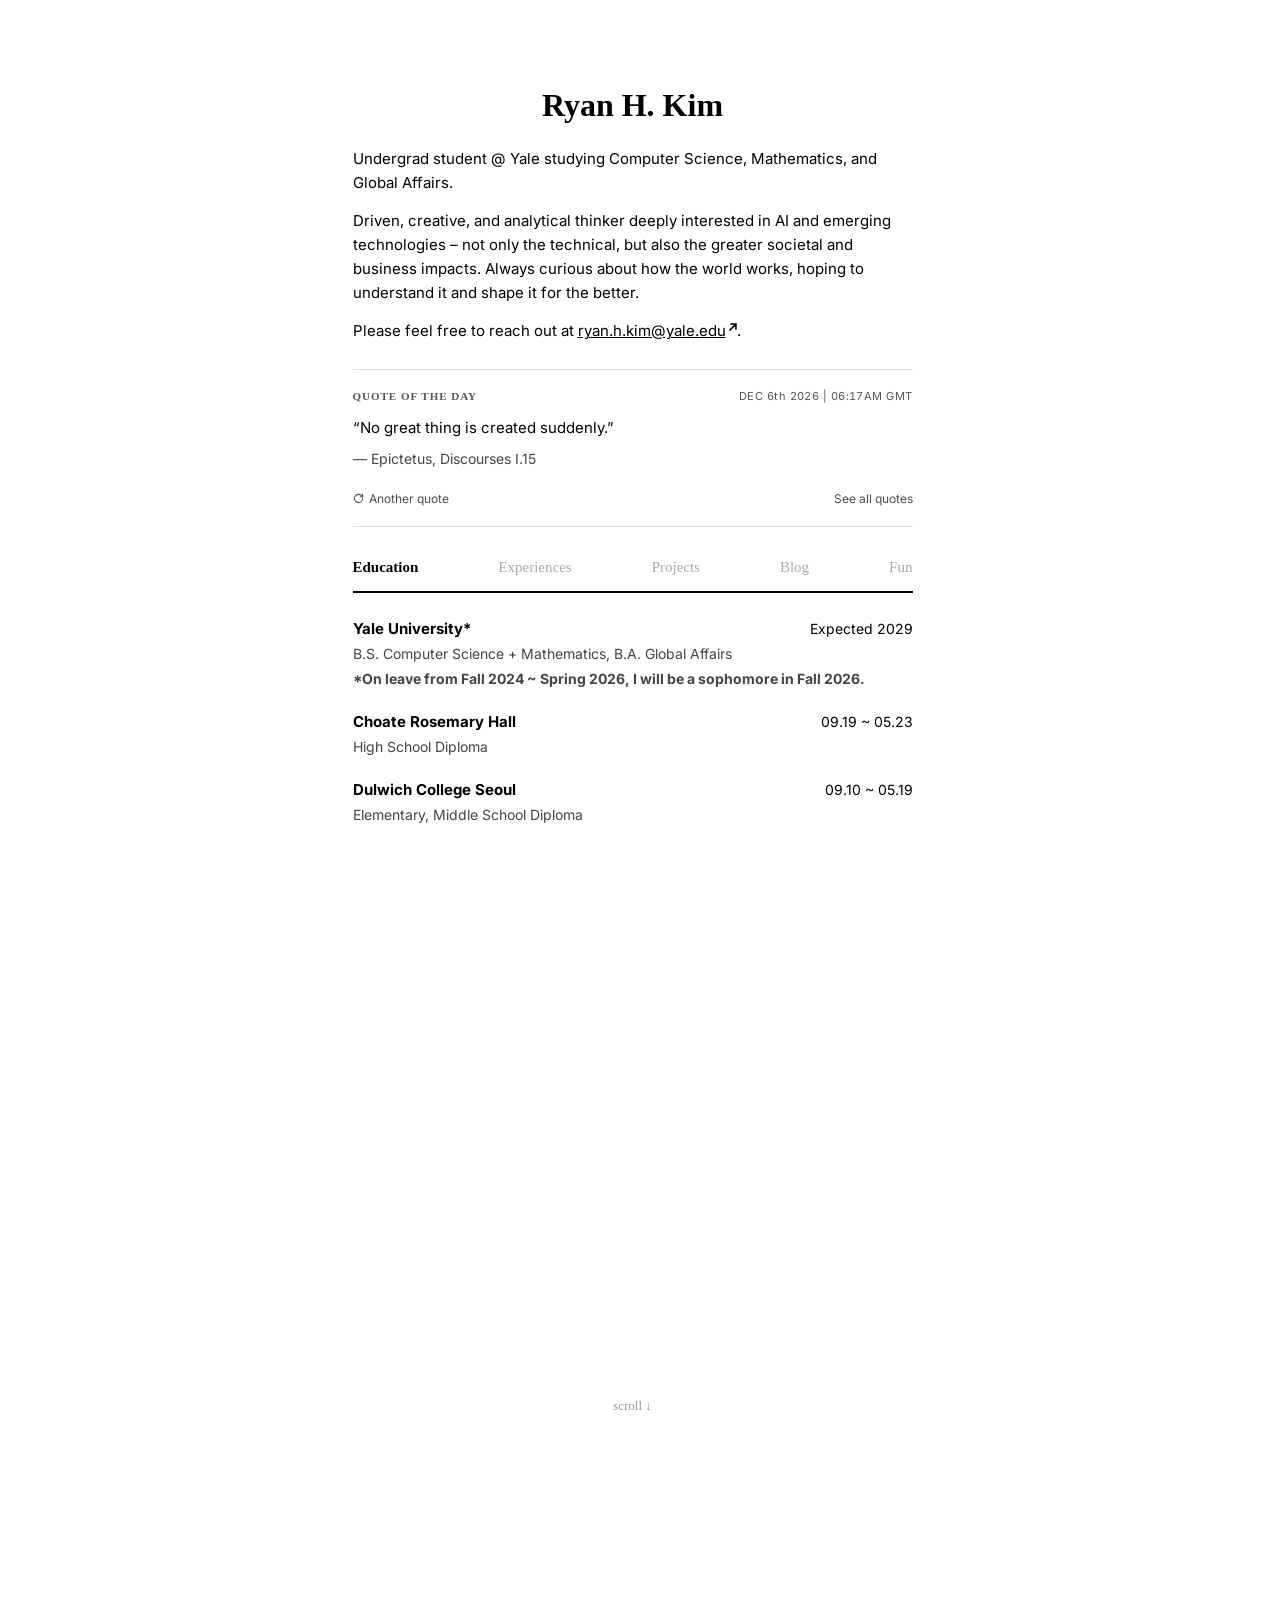
==== commit 1224bd85: "Add the scrolling homepage to the tidy branch Brings in the scroll-driven section stepping from feat" ====
--- a/index.html
+++ b/index.html
@@ -103,233 +103,239 @@
   <link rel="stylesheet" href="styles.css">
 </head>
 <body>
-  <div class="container">
-    <header>
-      <h1>Ryan H. Kim</h1>
-      <p>Undergrad student @ Yale studying Computer Science, Mathematics, and Global Affairs.</p>
-      <p>Driven, creative, and analytical thinker deeply interested in AI and emerging technologies &ndash; not only the technical, but also the greater societal and business impacts. Always curious about how the world works, hoping to understand it and shape it for the better.</p>
-      <p>Please feel free to reach out at <a class="outbound-link" href="mailto:ryan.h.kim@yale.edu">ryan.h.kim@yale.edu</a>.</p>
-      <!-- <p>My current primary pre-occupation is serving as a Military Police Officer (31B) with the US Eighth Army at USAG Humphreys. My other ongoing engagements are conducted in a part-time basis.</p> -->
-
-      <!-- Quote of the day: filled in by quote-of-the-day.js from quotes.json; this one shows if that fails to load. -->
-      <section class="quote" aria-label="Quote of the day">
-        <div class="quote-head">
-          <span class="quote-label">Quote of the day</span>
-          <time class="quote-clock"></time>
-        </div>
-        <p class="quote-text">&ldquo;No great thing is created suddenly.&rdquo;</p>
-        <p class="quote-source">&mdash; Epictetus, Discourses I.15</p>
-        <div class="quote-actions">
-          <button type="button" class="quote-action quote-shuffle" data-quote-shuffle hidden>
-            <svg class="quote-shuffle-icon" width="11" height="11" viewBox="0 0 24 24" fill="none" stroke="currentColor" stroke-width="2.2" stroke-linecap="round" stroke-linejoin="round" aria-hidden="true"><path d="M21 12a9 9 0 1 1-9-9c2.52 0 4.93 1 6.74 2.74L21 8"/><path d="M21 3v5h-5"/></svg>
-            Another quote
-          </button>
-          <a class="quote-action" href="#all-quotes" data-quotes-open>See all quotes</a>
-        </div>
-      </section>
-    </header>
-
-    <nav>
-      <a href="#" class="nav-tab" data-tab="education">Education</a>
-      <a href="#" class="nav-tab" data-tab="experiences">Experiences</a>
-      <a href="#" class="nav-tab" data-tab="projects">Projects</a>
-      <a href="#" class="nav-tab" data-tab="blog">Blog</a>
-      <a href="#" class="nav-tab" data-tab="fun">Fun</a>
-      <a href="#" class="nav-tab nav-icon" data-tab="chatbot" hidden><img src="chatbot_icon.png" alt="Chatbot" class="chatbot-icon"></a>
-    </nav>
-
-    <hr>
-
-    <main>
-      <section class="tab-content" id="education">
-        <div class="entry">
-          <div class="entry-header">
-            <span class="entry-title"><a href="#"><strong>Yale University*</strong></a></span>
-            <span class="entry-date">09.23 ~</span>
-          </div>
-          <p class="entry-detail">B.S. Computer Science + Mathematics, B.A. Global Affairs</p>
-          <p class="entry-detail entry-note">*On leave from Fall 2024 ~ Spring 2026, I will be a sophomore in Fall 2026.</p>
-        </div>
-        <div class="entry">
-          <div class="entry-header">
-            <span class="entry-title"><a href="#"><strong>Choate Rosemary Hall</strong></a></span>
-            <span class="entry-date">09.19 ~ 05.23</span>
-          </div>
-          <p class="entry-detail">High School Diploma</p>
-        </div>
-        <div class="entry">
-          <div class="entry-header">
-            <span class="entry-title"><a href="#"><strong>Dulwich College Seoul</strong></a></span>
-            <span class="entry-date">09.10 ~ 05.19</span>
-          </div>
-          <p class="entry-detail">Elementary, Middle School Diploma</p>
-        </div>
-      </section>
-
-      <section class="tab-content" id="experiences">
-        <!-- <div class="entry">
-          <div class="entry-header">
-            <span class="entry-title"><strong>Stealth</strong> <em>Founder</em></span>
-            <span class="entry-date">04.26 ~</span>
-          </div>
-          <p class="entry-detail">building at the intersection of ai and humanity</p>
-        </div> -->
-
-        <div class="entry">
-          <div class="entry-header">
-            <span class="entry-title"><a href="#"><strong>AttentionX</strong></a> <em>Co-President</em></span>
-            <span class="entry-date">01.25 ~ 06.26</span>
-          </div>
-          <p class="entry-detail">Korea's leading AI research group and startup accelerator.</p>
-        </div>
-        <div class="entry">
-          <div class="entry-header">
-            <span class="entry-title"><a href="#"><strong>United States Eighth Army</strong></a> <em>Military Police Sergeant</em></span>
-            <span class="entry-date">10.24 ~ 04.26</span>
-          </div>
-          <p class="entry-detail">KATUSA MP (31B) with HHC, USAG-H.🏅Recipient of Army Commendation Medal.</p>
-        </div>
-        <div class="entry">
-          <div class="entry-header">
-            <span class="entry-title"><a href="#"><strong>KAIST CLVR Lab</strong></a> <em>Part-time Undergrad Research Intern</em></span>
-            <span class="entry-date">12.24 ~ 03.25</span>
-          </div>
-          <p class="entry-detail">Reinforcement learning and robot learning research w. Prof. Joseph Lim.</p>
-        </div>
-        <div class="entry">
-          <div class="entry-header">
-            <span class="entry-title"><a href="#"><strong>Center for AI Safety</strong></a> <em>Research Engineer Intern</em></span>
-            <span class="entry-date">05.24 ~ 07.24</span>
-          </div>
-          <p class="entry-detail">Co-authored Humanity's Last Exam (Nature) and Safetywashing (NeurIPS 2024).</p>
-        </div>
-        <div class="entry">
-          <div class="entry-header">
-            <span class="entry-title"><a href="#"><strong>Google &amp; Canvas8</strong></a> <em>Global Youth Advisor</em></span>
-            <span class="entry-date">02.24 ~</span>
-          </div>
-          <p class="entry-detail">Pre-release beta testing and ideation with teams for AI-powered products.</p>
-        </div>
-
-        <h3 class="subsection-title">Publications</h3>
-        <div class="entry">
-          <div class="entry-header">
-            <span class="entry-title"><a class="outbound-link" href="https://www.nature.com/articles/s41586-025-09962-4"><strong>Humanity's Last Exam</strong></a></span>
-            <span class="entry-date">2026</span>
-          </div>
-          <p class="entry-detail"><em>Nature</em> | Long Phan, Alice Gatti, Ziwei Han, ... <em>Ryan H. Kim,</em> ... et al.</p>
-        </div>
-        <div class="entry">
-          <div class="entry-header">
-            <span class="entry-title"><a class="outbound-link" href="https://proceedings.neurips.cc/paper_files/paper/2024/hash/7ebcdd0de471c027e67a11959c666d74-Abstract-Datasets_and_Benchmarks_Track.html"><strong>Safetywashing: Do AI Safety Benchmarks Actually Measu...</strong></a></span>
-            <span class="entry-date">2024</span>
-          </div>
-          <p class="entry-detail"><em>NeurIPS 2024</em> | Richard Ren, Steven Basart, ... <em>Ryan H. Kim,</em> ... et al.</p>
-        </div>
-      </section>
-
-      <section class="tab-content" id="projects">
-        <div class="entry">
-          <div class="entry-header">
-            <span class="entry-title"><a href="#"><strong>Ongoing projects</strong></a></span>
-            <span class="entry-date">04.26 ~ </span>
-          </div>
-          <p class="entry-detail"><i>"no great thing is created suddenly"</i> - epictetus</p>
-        </div>
-		<!-- <div class="entry">
-          <div class="entry-header">
-            <span class="entry-title"><strong>Charis</strong></a></span>
-            <span class="entry-date">05.26 ~ </span>
-          </div>
-          <p class="entry-detail">Coming soon.</p>
-        </div>
-		<div class="entry">
-          <div class="entry-header">
-            <span class="entry-title"><a class="outbound-link" href="athenaeum.ryanhwangkim.com"><strong>Athenaeum</strong></a></span>
-            <span class="entry-date">06.26 ~ </span>
-          </div>
-          <p class="entry-detail">A walkable library of the inputs I choose to shape my mind.</p>
-        </div> -->
-		<div class="entry">
-          <div class="entry-header">
-            <span class="entry-title"><a href="#"><strong>Alfred Lawbot</strong></a></span>
-            <span class="entry-date">05.24 ~ 07.24 </span>
-          </div>
-		  <p class="entry-detail">Generative AI chatbot for legal document analysis w. Yale Law School.</p>
-        </div>
-		<div class="entry">
-          <div class="entry-header">
-            <span class="entry-title"><a href="#"><strong>State of Wealth (Citadel Invitational Datathon)</strong></a></span>
-            <span class="entry-date">04.24 ~ 04.24</span>
-          </div>
-		  <p class="entry-detail">Modeled how oil prices and production affect state income growth.</p>
-        </div>
-        <div class="entry">
-          <div class="entry-header">
-            <span class="entry-title"><a href="#"><strong>Novel Traffic Control AIoT System</strong></a></span>
-            <span class="entry-date">07.21 ~ 02.22</span>
-          </div>
-          <p class="entry-detail">AIoT system using deep learning for real-time traffic optimization. <br> 🏅 Awarded Regeneron STS Scholar in 2023.</p>
-        </div>
-        <div class="entry">
-          <div class="entry-header">
-            <span class="entry-title"><a href="#"><strong>Covid-19 Robot</strong></a></span>
-            <span class="entry-date">06.20 ~ 02.21</span>
-          </div>
-          <p class="entry-detail">Autonomous mobile robot w. manipulator, chatbot, and temperature scanner. <br> 🏅 Awarded Samsung HumanTech (&#49340;&#49457;&#55092;&#47676;&#53580;&#53356; &#45436;&#47928;&#45824;&#49345;) Silver Award in 2021.</p>
-        </div>
-      </section>
-
-      <section class="tab-content" id="blog">
-        <p class="section-intro">A potpourri of thoughts about culture, AI, college, dreams, and the future.</p>
-        <div class="entry">
-          <div class="entry-header">
-            <span class="entry-title"><a class="outbound-link" href="https://substack.com/home/post/p-191660809"><strong>The Era of Human Experience</strong></a></span>
-            <span class="entry-date">03.26</span>
-          </div>
-          <p class="entry-detail">Brief thoughts on the impact of AGI on the future human experience.</p>
-        </div>
-        <div class="entry">
-          <div class="entry-header">
-            <span class="entry-title"><a class="outbound-link" href="https://substack.com/@kairosiann/p-164210712"><strong>print("Hello world")</strong></a></span>
-            <span class="entry-date">05.25</span>
-          </div>
-          <p class="entry-detail"></p>
-        </div>
-      </section>
-
-      <section class="tab-content" id="fun">
-        <div class="entry">
-          <div class="entry-header">
-            <span class="entry-title"><a class="internal-link" href="/bookshelf/"><strong>Bookshelf</strong></a></span>
-          </div>
-          <p class="entry-detail">The books that shaped how I think, shelved by subject. Feel free to send me recs!</p>
-        </div>
-        <div class="entry">
-          <div class="entry-header">
-            <span class="entry-title"><a href="#"><strong>Sports</strong></a></span>
-          </div>
-          <p class="entry-detail">Avid runner, golfer, skier, and squash player. Occasional soccer player and gym rat.</p>
-        </div>
-        <div class="entry">
-          <div class="entry-header">
-            <span class="entry-title"><a href="#"><strong>Music</strong></a></span>
-          </div>
-          <p class="entry-detail">In a previous life, I played the cello at the Kennedy Center in Washington DC.</p>
-        </div>
-        <div class="entry">
-          <div class="entry-header">
-            <span class="entry-title"><a href="#"><strong>Volunteer Work</strong></a></span>
-          </div>
-          <p class="entry-detail">I plan alumni socials for Choate Rosemary Hall and Dulwich International in Seoul.</p>
-        </div>
-      </section>
-
-      <section class="tab-content" id="chatbot">
-        <!-- <p><strong>&lt;Add some chat interface down here/&gt;</strong></p>
-        <p class="entry-detail">A snapshot of what I'm currently reading. Feel free to send me recs!</p> -->
-      </section>
-    </main>
+  <div class="container home">
+    <div class="scrolly">
+      <div class="stage">
+        <header>
+          <h1>Ryan H. Kim</h1>
+          <p>Undergrad student @ Yale studying Computer Science, Mathematics, and Global Affairs.</p>
+          <p>Driven, creative, and analytical thinker deeply interested in AI and emerging technologies &ndash; not only the technical, but also the greater societal and business impacts. Always curious about how the world works, hoping to understand it and shape it for the better.</p>
+          <p>Please feel free to reach out at <a class="outbound-link" href="mailto:ryan.h.kim@yale.edu">ryan.h.kim@yale.edu</a>.</p>
+          <!-- <p>My current primary pre-occupation is serving as a Military Police Officer (31B) with the US Eighth Army at USAG Humphreys. My other ongoing engagements are conducted in a part-time basis.</p> -->
+
+          <!-- Quote of the day: filled in by quote-of-the-day.js from quotes.json; this one shows if that fails to load. -->
+          <section class="quote" aria-label="Quote of the day">
+            <div class="quote-head">
+              <span class="quote-label">Quote of the day</span>
+              <time class="quote-clock"></time>
+            </div>
+            <p class="quote-text">&ldquo;No great thing is created suddenly.&rdquo;</p>
+            <p class="quote-source">&mdash; Epictetus, Discourses I.15</p>
+            <div class="quote-actions">
+              <button type="button" class="quote-action quote-shuffle" data-quote-shuffle hidden>
+                <svg class="quote-shuffle-icon" width="11" height="11" viewBox="0 0 24 24" fill="none" stroke="currentColor" stroke-width="2.2" stroke-linecap="round" stroke-linejoin="round" aria-hidden="true"><path d="M21 12a9 9 0 1 1-9-9c2.52 0 4.93 1 6.74 2.74L21 8"/><path d="M21 3v5h-5"/></svg>
+                Another quote
+              </button>
+              <a class="quote-action" href="#all-quotes" data-quotes-open>See all quotes</a>
+            </div>
+          </section>
+        </header>
+
+        <nav>
+          <a href="#education" class="nav-tab active" data-tab="education">Education</a>
+          <a href="#experiences" class="nav-tab" data-tab="experiences">Experiences</a>
+          <a href="#projects" class="nav-tab" data-tab="projects">Projects</a>
+          <a href="#blog" class="nav-tab" data-tab="blog">Blog</a>
+          <a href="#fun" class="nav-tab" data-tab="fun">Fun</a>
+          <a href="#chatbot" class="nav-tab nav-icon" data-tab="chatbot" hidden><img src="chatbot_icon.png" alt="Chatbot" class="chatbot-icon"></a>
+        </nav>
+
+        <hr>
+
+        <main class="panel">
+          <section class="tab-content visible" id="education">
+            <div class="entry">
+              <div class="entry-header">
+                <span class="entry-title"><a href="#"><strong>Yale University*</strong></a></span>
+                <span class="entry-date">Expected 2029</span>
+              </div>
+              <p class="entry-detail">B.S. Computer Science + Mathematics, B.A. Global Affairs</p>
+              <p class="entry-detail entry-note">*On leave from Fall 2024 ~ Spring 2026, I will be a sophomore in Fall 2026.</p>
+            </div>
+            <div class="entry">
+              <div class="entry-header">
+                <span class="entry-title"><a href="#"><strong>Choate Rosemary Hall</strong></a></span>
+                <span class="entry-date">09.19 ~ 05.23</span>
+              </div>
+              <p class="entry-detail">High School Diploma</p>
+            </div>
+            <div class="entry">
+              <div class="entry-header">
+                <span class="entry-title"><a href="#"><strong>Dulwich College Seoul</strong></a></span>
+                <span class="entry-date">09.10 ~ 05.19</span>
+              </div>
+              <p class="entry-detail">Elementary, Middle School Diploma</p>
+            </div>
+          </section>
+
+          <section class="tab-content" id="experiences">
+            <!-- <div class="entry">
+              <div class="entry-header">
+                <span class="entry-title"><strong>Stealth</strong> <em>Founder</em></span>
+                <span class="entry-date">04.26 ~</span>
+              </div>
+              <p class="entry-detail">building at the intersection of ai and humanity</p>
+            </div> -->
+
+            <div class="entry">
+              <div class="entry-header">
+                <span class="entry-title"><a href="#"><strong>AttentionX</strong></a> <em>Co-President</em></span>
+                <span class="entry-date">01.25 ~ 06.26</span>
+              </div>
+              <p class="entry-detail">Korea's leading AI research group and startup accelerator.</p>
+            </div>
+            <div class="entry">
+              <div class="entry-header">
+                <span class="entry-title"><a href="#"><strong>United States Eighth Army</strong></a> <em>Military Police Sergeant</em></span>
+                <span class="entry-date">10.24 ~ 04.26</span>
+              </div>
+              <p class="entry-detail">KATUSA MP (31B) with HHC, USAG-H.🏅Recipient of Army Commendation Medal.</p>
+            </div>
+            <div class="entry">
+              <div class="entry-header">
+                <span class="entry-title"><a href="#"><strong>KAIST CLVR Lab</strong></a> <em>Part-time Undergrad Research Intern</em></span>
+                <span class="entry-date">12.24 ~ 03.25</span>
+              </div>
+              <p class="entry-detail">Reinforcement learning and robot learning research w. Prof. Joseph Lim.</p>
+            </div>
+            <div class="entry">
+              <div class="entry-header">
+                <span class="entry-title"><a href="#"><strong>Center for AI Safety</strong></a> <em>Research Engineer Intern</em></span>
+                <span class="entry-date">05.24 ~ 07.24</span>
+              </div>
+              <p class="entry-detail">Co-authored Humanity's Last Exam (Nature) and Safetywashing (NeurIPS 2024).</p>
+            </div>
+            <div class="entry">
+              <div class="entry-header">
+                <span class="entry-title"><a href="#"><strong>Google &amp; Canvas8</strong></a> <em>Global Youth Advisor</em></span>
+                <span class="entry-date">02.24 ~</span>
+              </div>
+              <p class="entry-detail">Pre-release beta testing and ideation with teams for AI-powered products.</p>
+            </div>
+
+            <h3 class="subsection-title">Publications</h3>
+            <div class="entry">
+              <div class="entry-header">
+                <span class="entry-title"><a class="outbound-link" href="https://www.nature.com/articles/s41586-025-09962-4"><strong>Humanity's Last Exam</strong></a></span>
+                <span class="entry-date">2026</span>
+              </div>
+              <p class="entry-detail"><em>Nature</em> | Long Phan, Alice Gatti, Ziwei Han, ... <em>Ryan H. Kim,</em> ... et al.</p>
+            </div>
+            <div class="entry">
+              <div class="entry-header">
+                <span class="entry-title"><a class="outbound-link" href="https://proceedings.neurips.cc/paper_files/paper/2024/hash/7ebcdd0de471c027e67a11959c666d74-Abstract-Datasets_and_Benchmarks_Track.html"><strong>Safetywashing: Do AI Safety Benchmarks Actually Measu...</strong></a></span>
+                <span class="entry-date">2024</span>
+              </div>
+              <p class="entry-detail"><em>NeurIPS 2024</em> | Richard Ren, Steven Basart, ... <em>Ryan H. Kim,</em> ... et al.</p>
+            </div>
+          </section>
+
+          <section class="tab-content" id="projects">
+            <div class="entry">
+              <div class="entry-header">
+                <span class="entry-title"><a href="#"><strong>Ongoing projects</strong></a></span>
+                <span class="entry-date">04.26 ~ </span>
+              </div>
+              <p class="entry-detail"><i>"no great thing is created suddenly"</i> - epictetus</p>
+            </div>
+    		<!-- <div class="entry">
+              <div class="entry-header">
+                <span class="entry-title"><strong>Charis</strong></a></span>
+                <span class="entry-date">05.26 ~ </span>
+              </div>
+              <p class="entry-detail">Coming soon.</p>
+            </div>
+    		<div class="entry">
+              <div class="entry-header">
+                <span class="entry-title"><a class="outbound-link" href="athenaeum.ryanhwangkim.com"><strong>Athenaeum</strong></a></span>
+                <span class="entry-date">06.26 ~ </span>
+              </div>
+              <p class="entry-detail">A walkable library of the inputs I choose to shape my mind.</p>
+            </div> -->
+    		<div class="entry">
+              <div class="entry-header">
+                <span class="entry-title"><a href="#"><strong>Alfred Lawbot</strong></a></span>
+                <span class="entry-date">05.24 ~ 07.24 </span>
+              </div>
+    		  <p class="entry-detail">Generative AI chatbot for legal document analysis w. Yale Law School.</p>
+            </div>
+    		<div class="entry">
+              <div class="entry-header">
+                <span class="entry-title"><a href="#"><strong>State of Wealth (Citadel Invitational Datathon)</strong></a></span>
+                <span class="entry-date">04.24 ~ 04.24</span>
+              </div>
+    		  <p class="entry-detail">Modeled how oil prices and production affect state income growth.</p>
+            </div>
+            <div class="entry">
+              <div class="entry-header">
+                <span class="entry-title"><a href="#"><strong>Novel Traffic Control AIoT System</strong></a></span>
+                <span class="entry-date">07.21 ~ 02.22</span>
+              </div>
+              <p class="entry-detail">AIoT system using deep learning for real-time traffic optimization. <br> 🏅 Awarded Regeneron STS Scholar in 2023.</p>
+            </div>
+            <div class="entry">
+              <div class="entry-header">
+                <span class="entry-title"><a href="#"><strong>Covid-19 Robot</strong></a></span>
+                <span class="entry-date">06.20 ~ 02.21</span>
+              </div>
+              <p class="entry-detail">Autonomous mobile robot w. manipulator, chatbot, and temperature scanner. <br> 🏅 Awarded Samsung HumanTech (&#49340;&#49457;&#55092;&#47676;&#53580;&#53356; &#45436;&#47928;&#45824;&#49345;) Silver Award in 2021.</p>
+            </div>
+          </section>
+
+          <section class="tab-content" id="blog">
+            <p class="section-intro">A potpourri of thoughts about culture, AI, college, dreams, and the future.</p>
+            <div class="entry">
+              <div class="entry-header">
+                <span class="entry-title"><a class="outbound-link" href="https://substack.com/home/post/p-191660809"><strong>The Era of Human Experience</strong></a></span>
+                <span class="entry-date">03.26</span>
+              </div>
+              <p class="entry-detail">Brief thoughts on the impact of AGI on the future human experience.</p>
+            </div>
+            <div class="entry">
+              <div class="entry-header">
+                <span class="entry-title"><a class="outbound-link" href="https://substack.com/@kairosiann/p-164210712"><strong>print("Hello world")</strong></a></span>
+                <span class="entry-date">05.25</span>
+              </div>
+              <p class="entry-detail"></p>
+            </div>
+          </section>
+
+          <section class="tab-content" id="fun">
+            <div class="entry">
+              <div class="entry-header">
+                <span class="entry-title"><a class="internal-link" href="/bookshelf/"><strong>Bookshelf</strong></a></span>
+              </div>
+              <p class="entry-detail">The books that shaped how I think, shelved by subject. Feel free to send me recs!</p>
+            </div>
+            <div class="entry">
+              <div class="entry-header">
+                <span class="entry-title"><a href="#"><strong>Sports</strong></a></span>
+              </div>
+              <p class="entry-detail">Avid runner, golfer, skier, and squash player. Occasional soccer player and gym rat.</p>
+            </div>
+            <div class="entry">
+              <div class="entry-header">
+                <span class="entry-title"><a href="#"><strong>Music</strong></a></span>
+              </div>
+              <p class="entry-detail">In a previous life, I played the cello at the Kennedy Center in Washington DC.</p>
+            </div>
+            <div class="entry">
+              <div class="entry-header">
+                <span class="entry-title"><a href="#"><strong>Volunteer Work</strong></a></span>
+              </div>
+              <p class="entry-detail">I plan alumni socials for Choate Rosemary Hall and Dulwich International in Seoul.</p>
+            </div>
+          </section>
+
+          <section class="tab-content" id="chatbot">
+            <!-- <p><strong>&lt;Add some chat interface down here/&gt;</strong></p>
+            <p class="entry-detail">A snapshot of what I'm currently reading. Feel free to send me recs!</p> -->
+          </section>
+        </main>
+
+        <p class="scroll-cue" aria-hidden="true">scroll <span>&darr;</span></p>
+      </div>
+    </div>
   </div>
 
   <!-- All quotes: a side drawer opened by "See all quotes" (and /#all-quotes); quotes-drawer.js fills the list. -->
--- a/styles.css
+++ b/styles.css
@@ -274,6 +274,127 @@
 
 .tab-content.visible {
   display: block;
+}
+
+/* Scroll-driven sections (enabled by script.js): the intro and tabs stay pinned
+   while scrolling the page steps through the sections underneath them. */
+/* script.js owns the scroll position here; stop the browser nudging it on resize */
+html:has(.scrolly-on) {
+  overflow-anchor: none;
+}
+
+.home.scrolly-on {
+  margin: 0 auto;
+}
+
+.scrolly-on .stage {
+  position: sticky;
+  top: calc(-1 * var(--pin-offset, 0px));
+  display: flex;
+  flex-direction: column;
+  height: calc(100svh + var(--pin-offset, 0px));
+  padding-top: clamp(40px, 9svh, 80px);
+}
+
+.scrolly-on .panel {
+  --fade-top: 0px;
+  --fade-bottom: 0px;
+  position: relative;
+  flex: 1 1 auto;
+  min-height: 0;
+  overflow: hidden;
+  -webkit-mask-image: linear-gradient(to bottom, transparent, #000 var(--fade-top), #000 calc(100% - var(--fade-bottom)), transparent);
+  mask-image: linear-gradient(to bottom, transparent, #000 var(--fade-top), #000 calc(100% - var(--fade-bottom)), transparent);
+}
+
+/* Soften the edges where a long section is cut off */
+.scrolly-on .panel.has-above {
+  --fade-top: 28px;
+}
+
+.scrolly-on .panel.has-more {
+  --fade-bottom: 56px;
+}
+
+.scrolly-on .tab-content {
+  position: absolute;
+  inset: 0 0 auto;
+  display: block;
+  opacity: 0;
+  visibility: hidden;
+  translate: 0 10px;
+  transition:
+    opacity 120ms ease,
+    translate 0s linear 120ms,
+    visibility 0s linear 120ms;
+}
+
+.scrolly-on .tab-content.visible {
+  opacity: 1;
+  visibility: visible;
+  translate: 0 0;
+  transition:
+    opacity 260ms ease 90ms,
+    translate 360ms cubic-bezier(0.2, 0, 0, 1) 90ms;
+}
+
+/* The active tab fills its underline as you scroll through its section */
+.scrolly-on .nav-tab {
+  position: relative;
+}
+
+.scrolly-on .nav-tab::after {
+  content: "";
+  position: absolute;
+  left: 0;
+  right: 0;
+  bottom: -4px;
+  height: 1.5px;
+  background: currentColor;
+  transform: scaleX(var(--progress, 0));
+  transform-origin: left;
+}
+
+.scroll-cue {
+  display: none;
+}
+
+.scrolly-on .scroll-cue {
+  display: block;
+  flex: none;
+  padding: 10px 0 18px;
+  font-family: 'Iowan Old Style', 'Palatino Linotype', 'Book Antiqua', Palatino, serif;
+  font-size: 13px;
+  color: #999;
+  text-align: center;
+  transition: opacity 300ms ease;
+}
+
+.scroll-cue span {
+  display: inline-block;
+  animation: nudge 1.6s ease-in-out infinite;
+}
+
+.scroll-cue.is-hidden {
+  opacity: 0;
+}
+
+@keyframes nudge {
+  50% {
+    transform: translateY(3px);
+  }
+}
+
+@media (prefers-reduced-motion: reduce) {
+  .scrolly-on .tab-content,
+  .scrolly-on .tab-content.visible,
+  .scrolly-on .scroll-cue {
+    transition: none;
+  }
+
+  .scroll-cue span {
+    animation: none;
+  }
 }
 
 /* Entries */
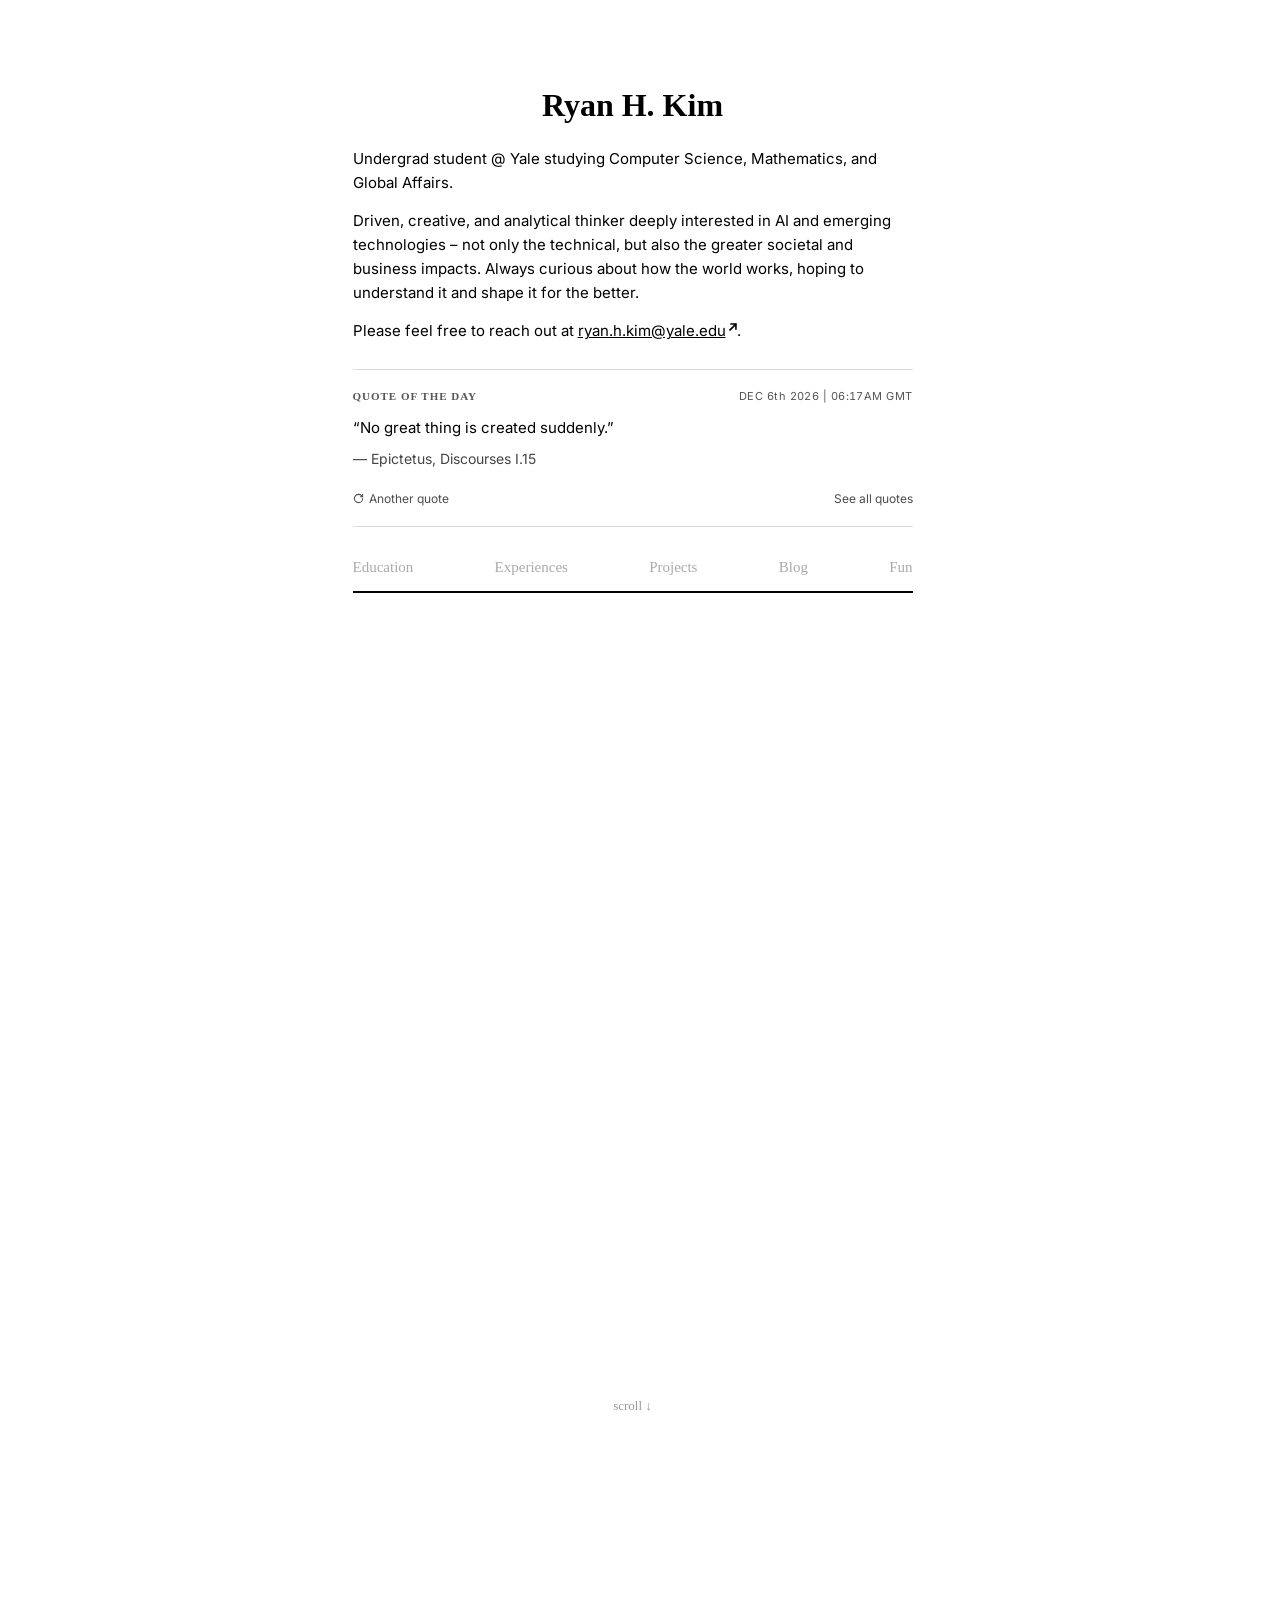
==== commit b06f6fc6: "Retitle the homepage "Yale AI + Global Affairs" The page title, meta description, and Open Graph and" ====
--- a/index.html
+++ b/index.html
@@ -3,8 +3,8 @@
 <head>
   <meta charset="UTF-8">
   <meta name="viewport" content="width=device-width, initial-scale=1.0">
-  <title>Ryan H. Kim — Yale CS, AI Researcher</title>
-  <meta name="description" content="Ryan H. Kim — Yale undergraduate in Computer Science, Mathematics, and Global Affairs. AI researcher, Co-President of AttentionX, and co-author of Humanity's Last Exam (Nature) and Safetywashing (NeurIPS 2024).">
+  <title>Ryan H. Kim — Yale AI + Global Affairs</title>
+  <meta name="description" content="Ryan H. Kim — Yale AI + Global Affairs. A humanist fascinated by technology and its greater societal impact. Co-President of AttentionX, and co-author of Humanity's Last Exam (Nature) and Safetywashing (NeurIPS 2024).">
   <meta name="author" content="Ryan H. Kim">
   <meta name="keywords" content="Ryan H. Kim, Ryan Kim Yale, AttentionX, Humanity's Last Exam, Safetywashing, AI safety, AI research, KATUSA, Center for AI Safety, KAIST CLVR">
   <link rel="canonical" href="https://ryanhwangkim.com/">
@@ -12,7 +12,7 @@
   <!-- Open Graph -->
   <meta property="og:type" content="profile">
   <meta property="og:title" content="Ryan H. Kim">
-  <meta property="og:description" content="Yale undergraduate in CS, Math, and Global Affairs. AI researcher and Co-President of AttentionX.">
+  <meta property="og:description" content="Yale AI + Global Affairs. A humanist fascinated by technology and its greater societal impact.">
   <meta property="og:url" content="https://ryanhwangkim.com/">
   <meta property="og:image" content="https://ryanhwangkim.com/homepage.png">
   <meta property="profile:first_name" content="Ryan">
@@ -21,7 +21,7 @@
   <!-- Twitter Card -->
   <meta name="twitter:card" content="summary_large_image">
   <meta name="twitter:title" content="Ryan H. Kim">
-  <meta name="twitter:description" content="Yale undergraduate in CS, Math, and Global Affairs. AI researcher and Co-President of AttentionX.">
+  <meta name="twitter:description" content="Yale AI + Global Affairs. A humanist fascinated by technology and its greater societal impact.">
   <meta name="twitter:image" content="https://ryanhwangkim.com/homepage.png">
 
   <!-- JSON-LD structured data for search engines and LLMs -->
